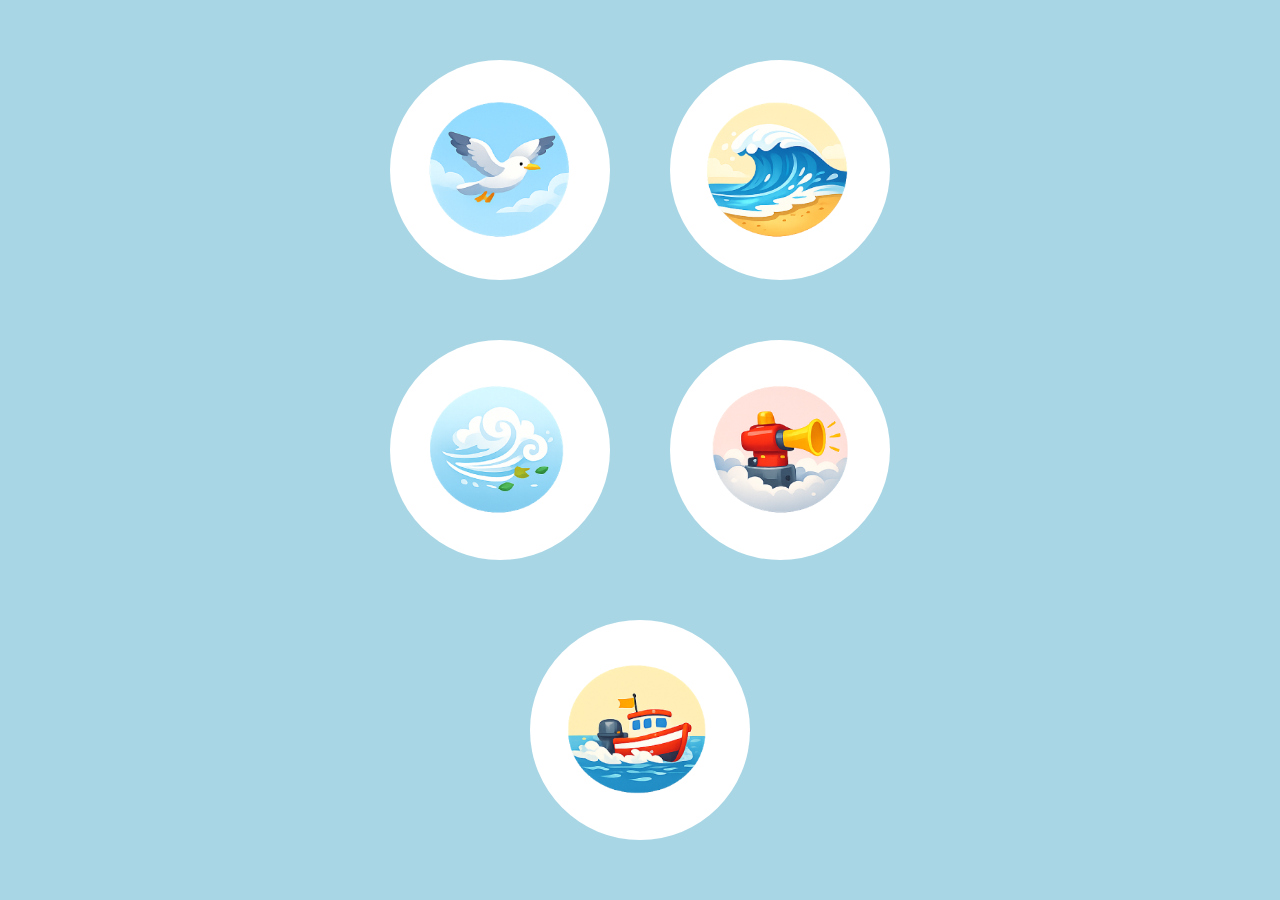
==== index.html @ b48ab513 "Add files via upload" ====
<!DOCTYPE html>
<html lang="fr">
<head>
<meta charset="UTF-8">
<title>Éveil aux sons de la mer</title>
<link rel="stylesheet" href="style.css">
<link rel="apple-touch-icon" href="images/icon.png">
<link rel="apple-touch-startup-image" href="images/splash.png">
<meta name="apple-mobile-web-app-capable" content="yes">
<meta name="apple-mobile-web-app-status-bar-style" content="black-translucent">
<meta name="viewport" content="width=device-width, initial-scale=1.0, user-scalable=no">
</head>
<body>

<div id="home" class="screen">
  <div class="buttons">

    <div class="btn" data-sound="sons/mouette.mp3" data-color="#dfefff">
  <img src="images/mouette.png" alt="Mouette">
</div>

<div class="btn" data-sound="sons/vague.mp3" data-color="#b5e3ff">
  <img src="images/vague.png" alt="Vague">
</div>

<div class="btn" data-sound="sons/vent.mp3" data-color="#e8f7ff">
  <img src="images/vent.png" alt="Vent">
</div>

<div class="btn" data-sound="sons/corne.mp3" data-color="#ffd6d6">
  <img src="images/corne.png" alt="Corne de brume">
</div>

<div class="btn large" data-sound="sons/moteur.mp3" data-color="#ffe8c2">
  <img src="images/moteur.png" alt="Moteur de bateau">
</div>

  </div>
</div>

<div id="player" class="screen hidden">
  <div id="visual" class="visual"></div>
  <div class="controls">
    <div id="replay" class="small-btn">🔁</div>
    <div id="home-btn" class="small-btn">🏠</div>
  </div>
</div>

<div id="player" class="screen hidden">
  <div id="visual" class="visual"></div>
  <div class="controls">
    <div id="replay" class="small-btn">🔁</div>
  </div>
</div>

<audio id="audio"></audio>

<script src="script.js"></script>
</body>
</html>
---- style.css ----
body {
  margin: 0;
  overflow: hidden;
  background: #a9d6e5;
  font-family: sans-serif;
}

.screen {
  width: 100vw;
  height: 100vh;
  display: flex;
  justify-content: center;
  align-items: center;
  flex-direction: column;
}

.buttons {
  display: grid;
  grid-template-columns: repeat(2, 220px);
  gap: 60px;
}

.btn {
  width: 220px;
  height: 220px;
  border-radius: 50%;
  background: white;
  display: flex;
  justify-content: center;
  align-items: center;
  transition: transform 0.2s ease;
}

.btn:active {
  transform: scale(0.9);
}

.btn img {
  max-width: 80%;
  max-height: 80%;
  pointer-events: none; /* L’image ne bloque pas le clic */
}

.large {
  grid-column: span 2;
  justify-self: center;
}

.visual {
  font-size: 9rem;
  animation: breathe 4s infinite ease-in-out;
}

.small-btn {
  margin-top: 40px;
  font-size: 3rem;
}

.hidden {
  display: none;
}

@keyframes breathe {
  0% { transform: scale(1); }
  50% { transform: scale(1.08); }
  100% { transform: scale(1); }
}

.visual img {
  max-width: 400px; /* ou la taille que tu veux */
  max-height: 400px;
  object-fit: contain;
}

.controls {
  display: flex;
  gap: 40px;       /* espace entre les boutons */
  margin-top: 40px;
}

.small-btn {
  font-size: 3rem;
  cursor: pointer;
  user-select: none;
  padding: 10px 20px;
  background: #ffffffcc;
  border-radius: 15px;
  transition: transform 0.2s ease;
}

.small-btn:active {
  transform: scale(0.9);
}
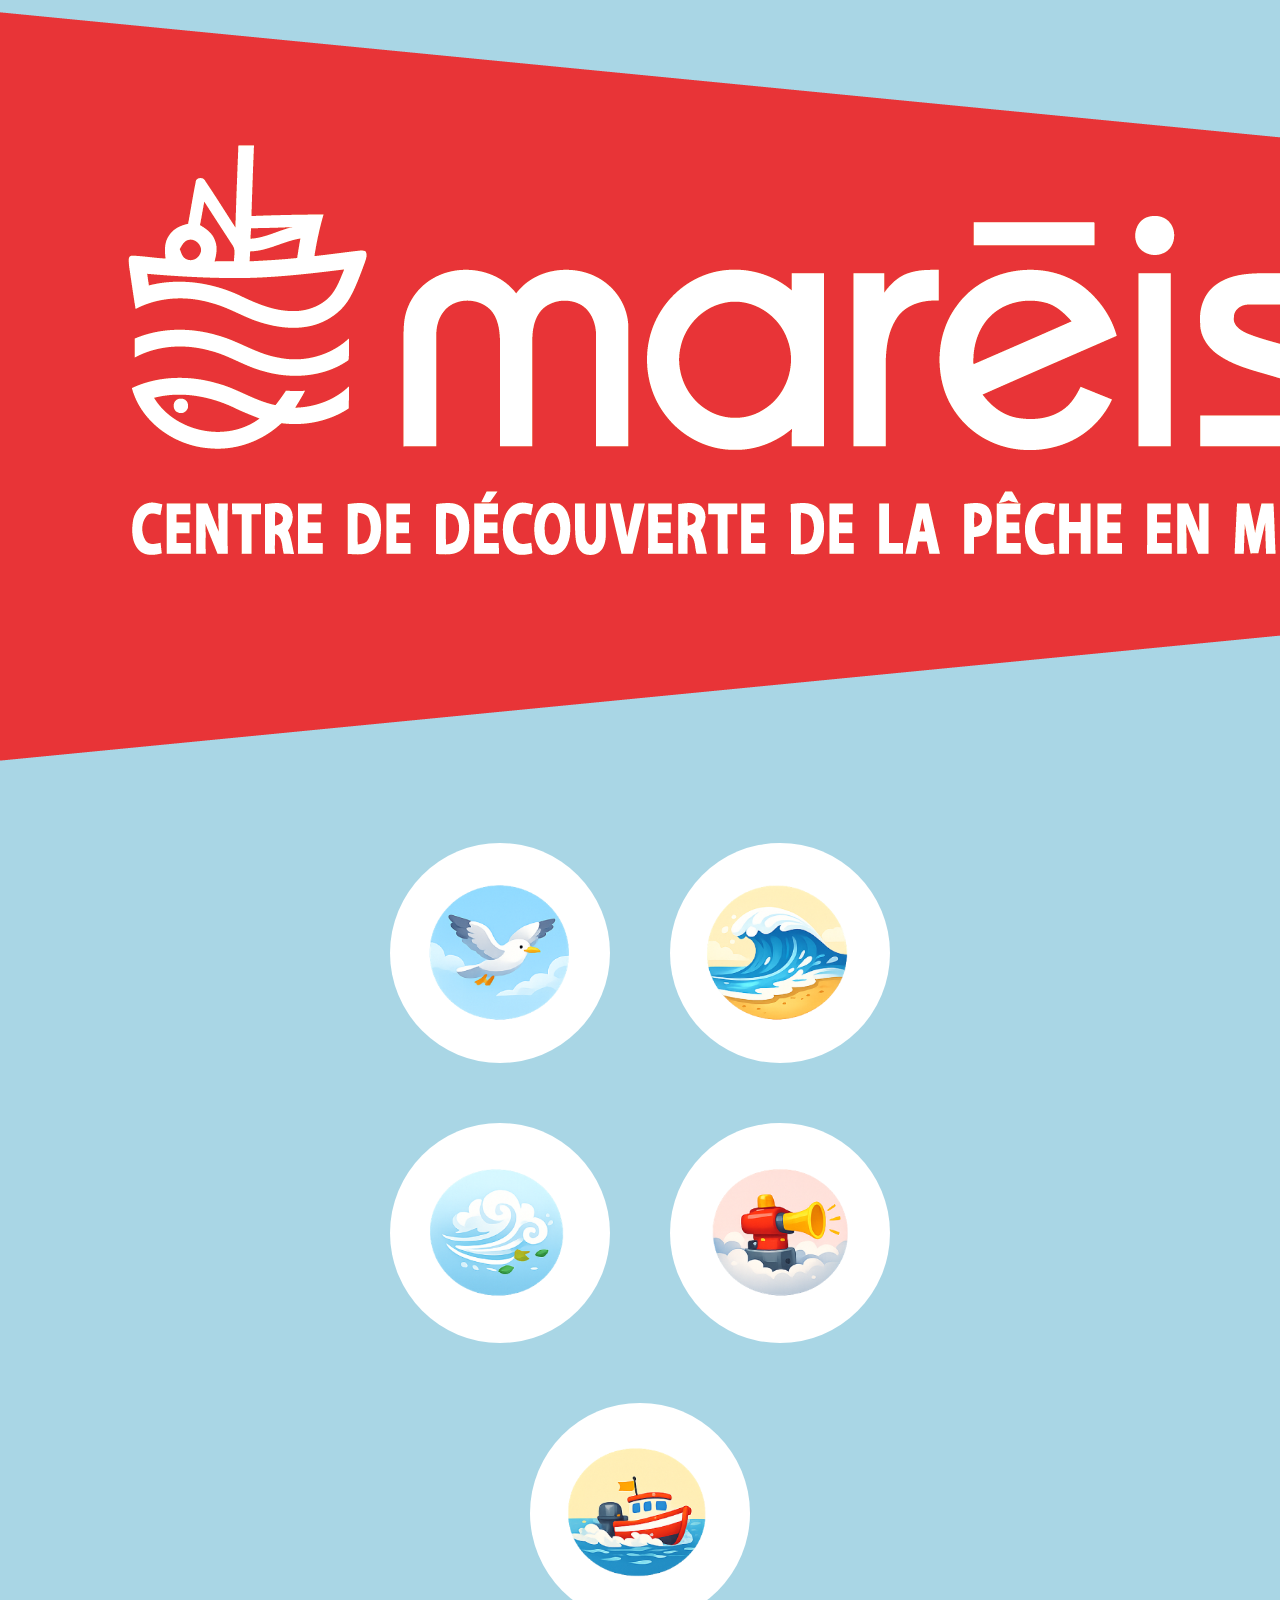
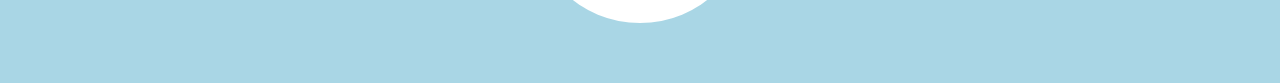
==== commit 36370a36: "Update index.html" ====
--- a/index.html
+++ b/index.html
@@ -11,7 +11,9 @@
 <meta name="viewport" content="width=device-width, initial-scale=1.0, user-scalable=no">
 </head>
 <body>
-
+<div class="logo">
+  <img src="images/logo-mareis.png" alt="Logo Maréis">
+</div>
 <div id="home" class="screen">
   <div class="buttons">
 
@@ -57,4 +59,4 @@
 
 <script src="script.js"></script>
 </body>
-</html>+</html>
--- a/style.css
+++ b/style.css
@@ -74,20 +74,26 @@
 
 .controls {
   display: flex;
-  gap: 40px;       /* espace entre les boutons */
-  margin-top: 40px;
+  justify-content: space-evenly;
+  width: 100%;
+  margin-top: 80px;
 }
 
 .small-btn {
-  font-size: 3rem;
+  font-size: 4rem;
+  padding: 20px 35px;
+  border-radius: 25px;
+  background: #ffffffdd;
   cursor: pointer;
   user-select: none;
-  padding: 10px 20px;
-  background: #ffffffcc;
-  border-radius: 15px;
+  -webkit-tap-highlight-color: transparent;
   transition: transform 0.2s ease;
 }
 
 .small-btn:active {
+  transform: scale(0.95);
+}
+
+.small-btn:active {
   transform: scale(0.9);
-}+}
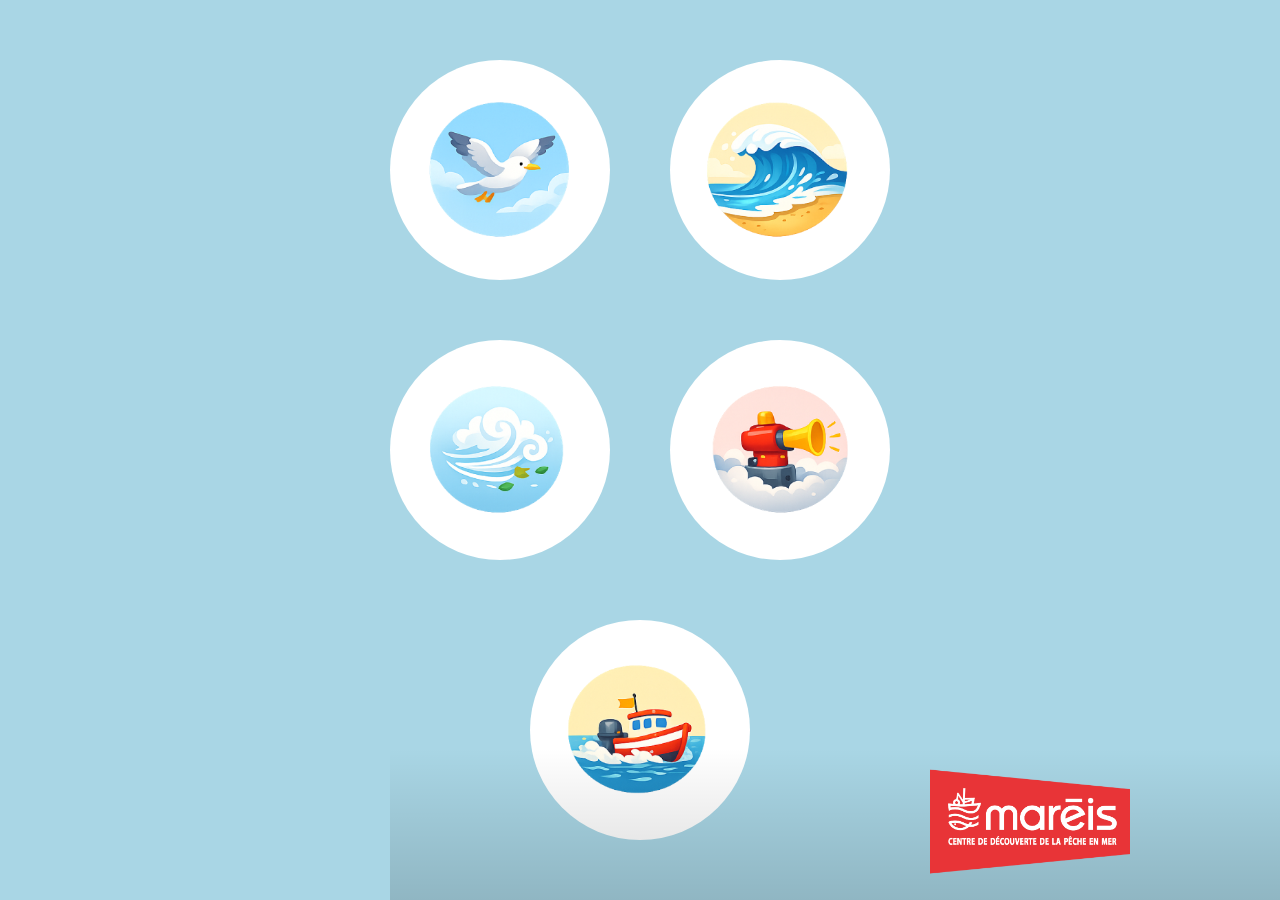
==== commit 5f81ee5a: "Update index.html" ====
--- a/index.html
+++ b/index.html
@@ -11,14 +11,15 @@
 <meta name="viewport" content="width=device-width, initial-scale=1.0, user-scalable=no">
 </head>
 <body>
-<div class="logo">
-  <img src="images/logo-mareis.png" alt="Logo Maréis">
-</div>
 <div id="home" class="screen">
   <div class="buttons">
 
     <div class="btn" data-sound="sons/mouette.mp3" data-color="#dfefff">
   <img src="images/mouette.png" alt="Mouette">
+</div>
+    
+    <div class="logo">
+  <img src="images/logo-mareis.png" alt="Logo Maréis">
 </div>
 
 <div class="btn" data-sound="sons/vague.mp3" data-color="#b5e3ff">
--- a/style.css
+++ b/style.css
@@ -97,3 +97,16 @@
 .small-btn:active {
   transform: scale(0.9);
 }
+
+.logo {
+  position: absolute;
+  bottom: 0;
+  width: 100%;
+  text-align: center;
+  padding: 20px 0;
+  background: linear-gradient(to top, rgba(0,0,0,0.15), transparent);
+}
+
+.logo img {
+  width: 200px;
+}
